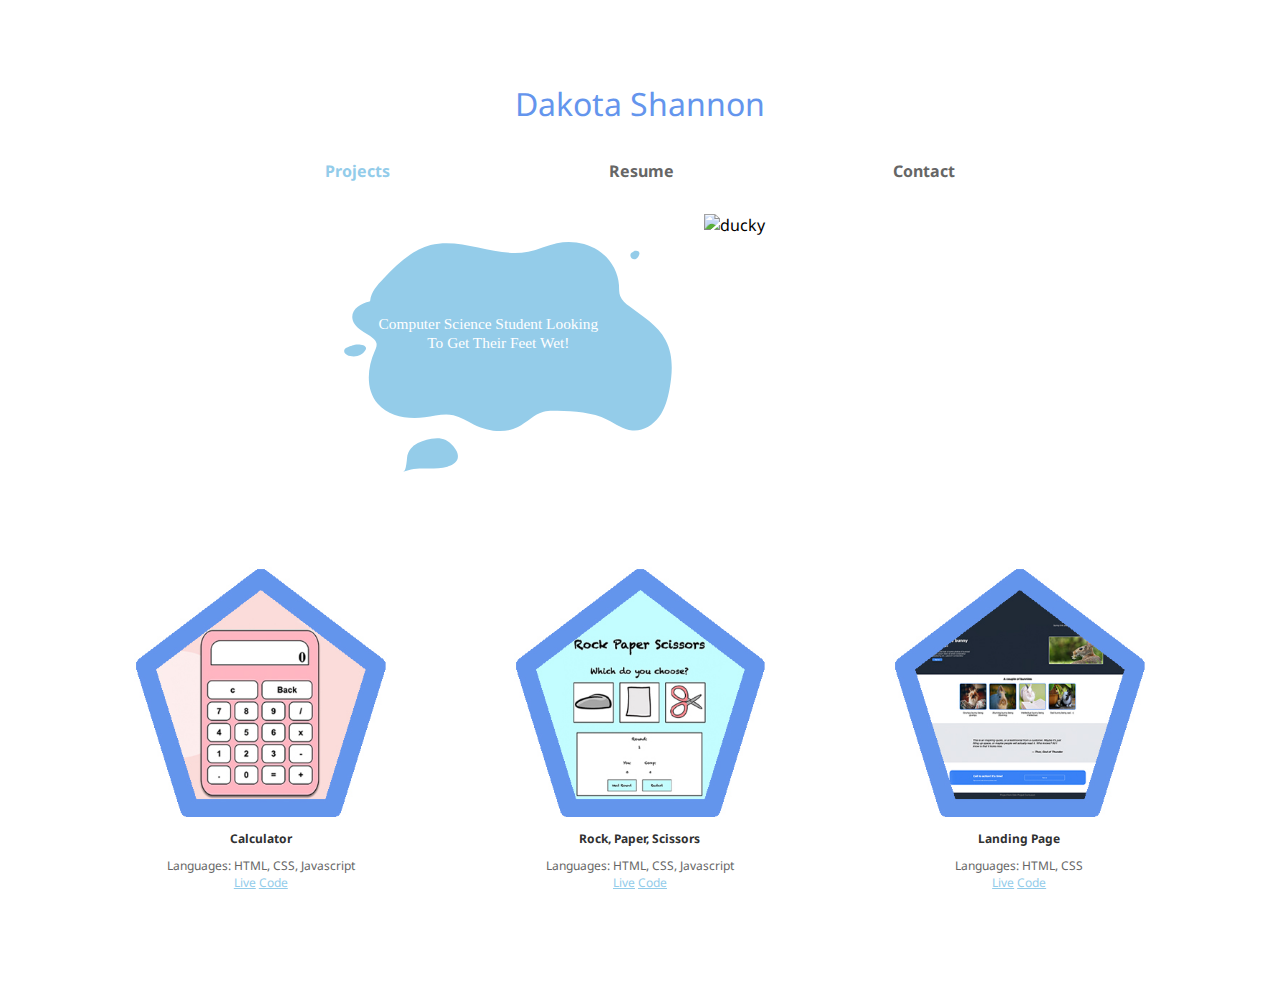
==== index.html @ 598a77f7 "First Draft" ====
<!DOCTYPE html>
<html lang="en">
  <head>
    <meta charset="UTF-8" />
    <link rel="stylesheet" href="styles.css" />
    <meta http-equiv="X-UA-Compatible" content="IE=edge" />
    <meta name="viewport" content="width=device-width, initial-scale=1.0" />
    <title>Portfolio Site</title>
  </head>
  <body>
    <!-- Header Section -->
    <div class="headerNav">
      <header class="name">Dakota Shannon</header>

      <!-- Nav Bar -->
      <nav class="nav">
        <a class="navs proj" href="index.html">Projects</a>
        <a class="navs res" href="resume.html">Resume</a>
        <a class="navs con" href="contact.html">Contact</a>
      </nav>
    </div>

    <!-- Bio  -->
    <div class="bio">
      <img class="splash" src="photos/splash.svg" alt="splash" />
      <img class="duck" src="photos/ducky.svg" alt="ducky" />
    </div>

    <!-- Projects -->
    <div class="projects">
      <div class="projectPhotos">
        <img class="calc" src="photos/calc.jpg" alt="calc" />
        <img class="rps" src="photos/rps.jpg" alt="rock paper scissors" />
        <img class="lp" src="photos/lp.jpg" alt="landing page" />
      </div>
      <div class="projectDescriptions">
        <div class="projectTitles">
          <txt class="calc title"> Calculator </txt>
          <txt class="rps title"> Rock, Paper, Scissors </txt>
          <txt class="lp title"> Landing Page </txt>
        </div>
        <div class="langs">
          <txt class="calc"> Languages: HTML, CSS, Javascript </txt>
          <txt class="rps"> Languages: HTML, CSS, Javascript </txt>
          <txt class="lp"> Languages: HTML, CSS </txt>
        </div>
        <div class="sortall">
          <div class="calc sort">
            <a class="calc sort" href="https://duckybutts.github.io/calculator/"
              >Live</a
            >
            <a class="calc sort" href="https://github.com/duckybutts/calculator"
              >Code</a
            >
          </div>
          <div class="rps sort">
            <a class="rps sort" href="https://duckybutts.github.io/rps/"
              >Live</a
            >
            <a class="rps sort" href="https://github.com/duckybutts/rps"
              >Code</a
            >
          </div>
          <div class="lp sort">
            <a
              class="lp sort"
              href="https://duckybutts.github.io/landingpage-top/"
              >Live</a
            >
            <a
              class="lp sort"
              href="https://github.com/duckybutts/landingpage-top"
              >Code</a
            >
          </div>
        </div>
      </div>
    </div>
  </body>
</html>
---- styles.css ----
@import url("https://fonts.googleapis.com/css2?family=Noto+Sans&display=swap");

* {
  font-family: "Noto Sans", sans-serif;
  /* font-family: sans-serif; */
}

/* Nav Styles */

.headerNav {
  padding: 3%;
  padding-bottom: 2rem;
}

.name {
  text-align: center;
  font-size: 2rem;
  padding: 3%;
  color: #6495ed;
}

.nav {
  width: 90%;
  margin: auto;
  display: flex;
  justify-content: space-evenly;
  padding: 0%;
  font-size: 1 rem;
}

.navs {
  display: flex;
  justify-content: space-between;
  align-items: center;
  font-weight: bolder;
  color: #666666;
  text-decoration: none;
  padding: 0%;
}

.navs:hover {
  color: #6495ed;
}

.proj {
  color: #93ccea;
}

/* Introduction styles */

.bio {
  display: inline-block;
  box-sizing: border-box;
  width: 80%;
  height: 30%;
  margin: auto;

  display: flex;
  justify-content: center;

  padding: 0%, 10%;

  max-width: 40rem;
  max-height: 40rem;
}

.splash {
  display: inline-block;
  height: 40%;
  width: 60%;
}

.duck {
  display: inline-block;
  height: 70%;
  width: 40%;
}

/* Projects Styles  */
.projects {
  padding-top: 7%;
}

.projectPhotos {
  display: flex;
  justify-content: center;
  justify-content: space-evenly;
  padding-bottom: 10px;
}

.projectTitles {
  display: flex;
  justify-content: center;
  justify-content: space-evenly;
  text-align: center;
  color: #313131;
  font-weight: bolder;
  display: flex;
  padding-bottom: 10px;
}

.langs {
  color: #666666;
  display: flex;
  justify-content: center;
  justify-content: space-evenly;
}

.calc {
  text-align: center;
  height: 15%;
  width: 20%;
  font-size: 0.75rem;
}

.rps {
  text-align: center;
  height: 15%;
  width: 20%;
  font-size: 0.75rem;
}
.lp {
  text-align: center;
  height: 15%;
  width: 20%;
  font-size: 0.75rem;
}

.sortall {
  margin: auto;
  display: flex;
  justify-content: center;
  gap: 10%;
  padding-bottom: 7%;
}

.sort {
  color: #93ccea;
}

.sort:hover {
  color: #6495ed;
}
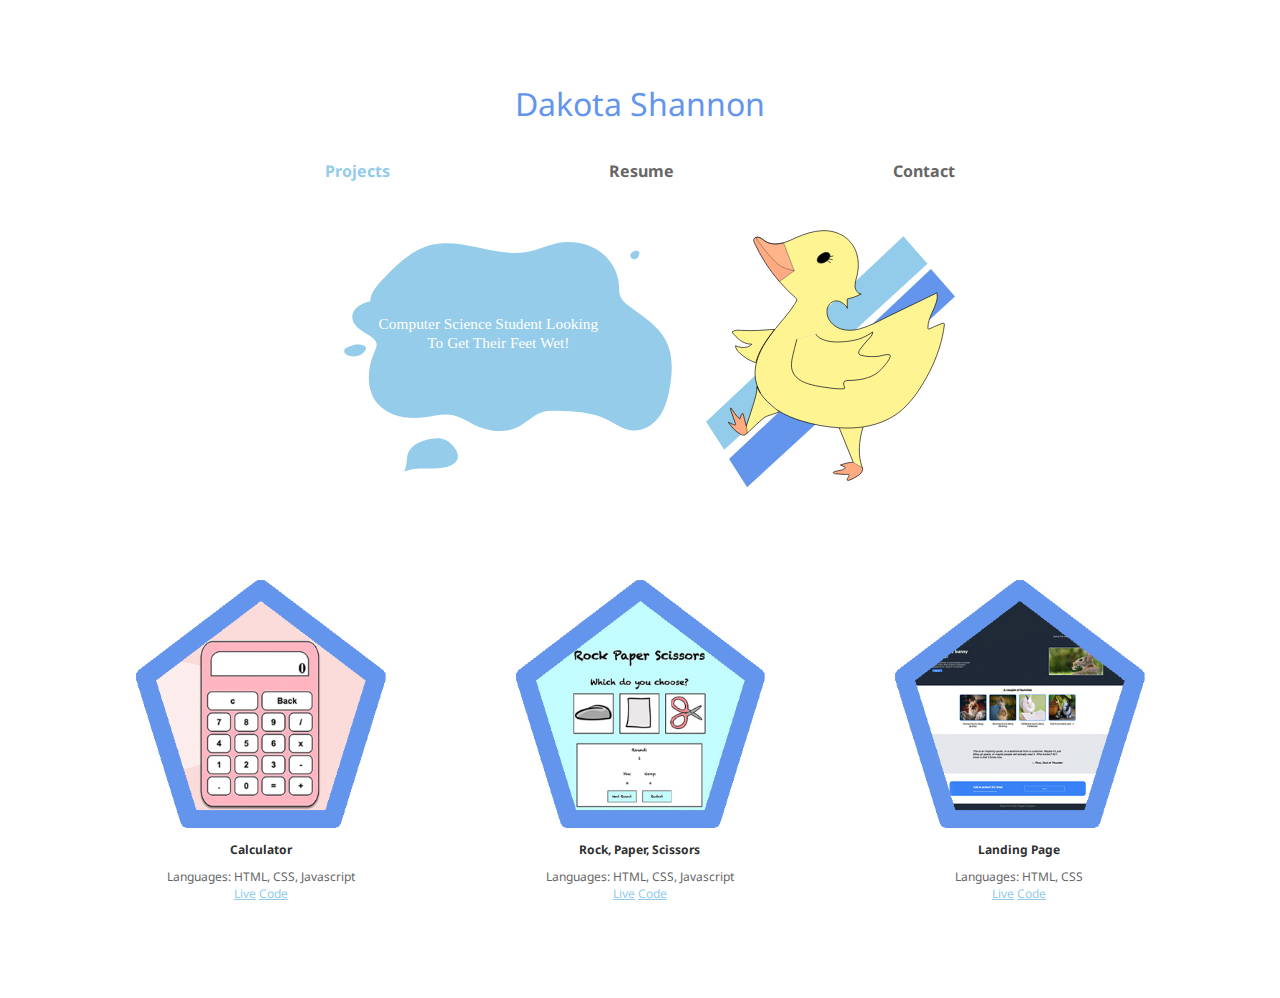
==== commit b4e64c06: "case sensitive" ====
--- a/index.html
+++ b/index.html
@@ -22,16 +22,15 @@
 
     <!-- Bio  -->
     <div class="bio">
-      <img class="splash" src="photos/splash.svg" alt="splash" />
-      <img class="duck" src="photos/ducky.svg" alt="ducky" />
+      <img class="splash" src="./photos/splash.svg" alt="splash" />
+      <img class="duck" src="Ducky.svg" alt="ducky" />
     </div>
-
     <!-- Projects -->
     <div class="projects">
       <div class="projectPhotos">
-        <img class="calc" src="photos/calc.jpg" alt="calc" />
-        <img class="rps" src="photos/rps.jpg" alt="rock paper scissors" />
-        <img class="lp" src="photos/lp.jpg" alt="landing page" />
+        <img class="calc" src="./photos/calc.jpg" alt="calc" />
+        <img class="rps" src="./photos/rps.jpg" alt="rock paper scissors" />
+        <img class="lp" src="./photos/lp.jpg" alt="landing page" />
       </div>
       <div class="projectDescriptions">
         <div class="projectTitles">
